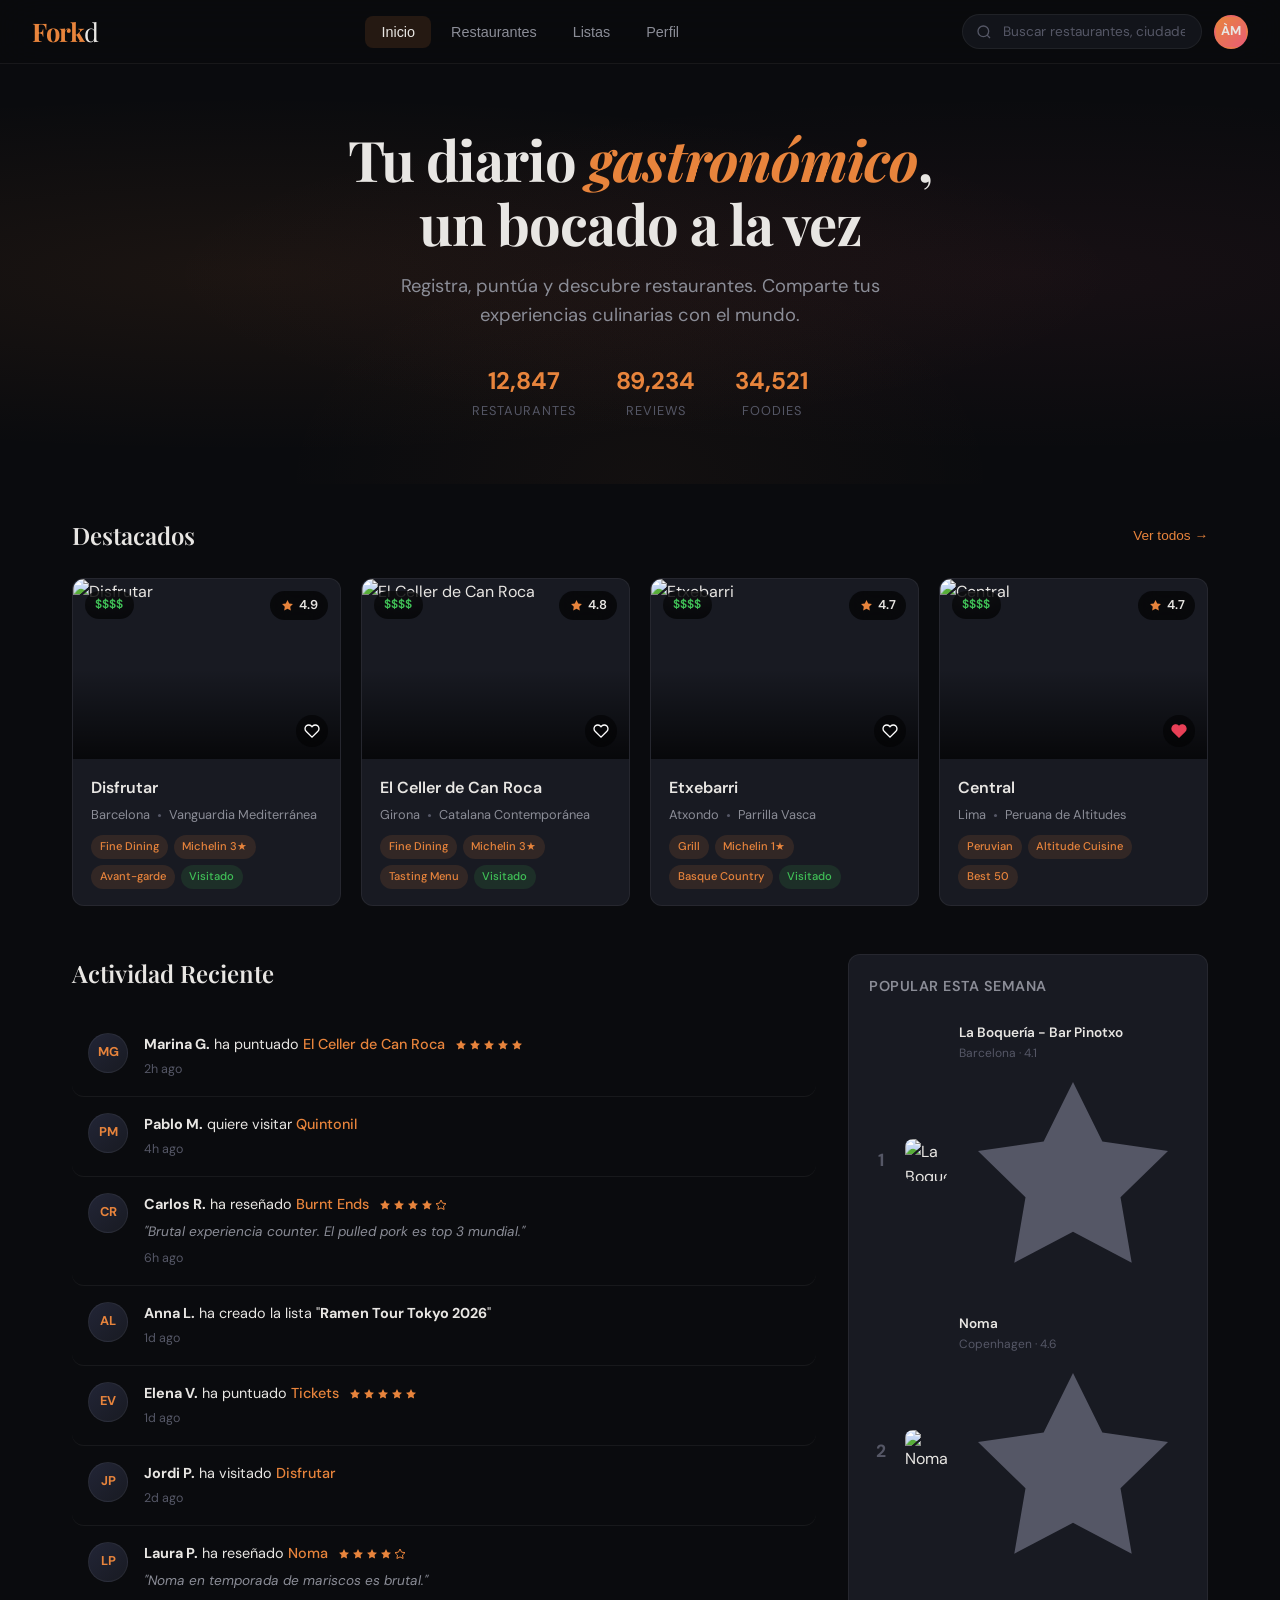
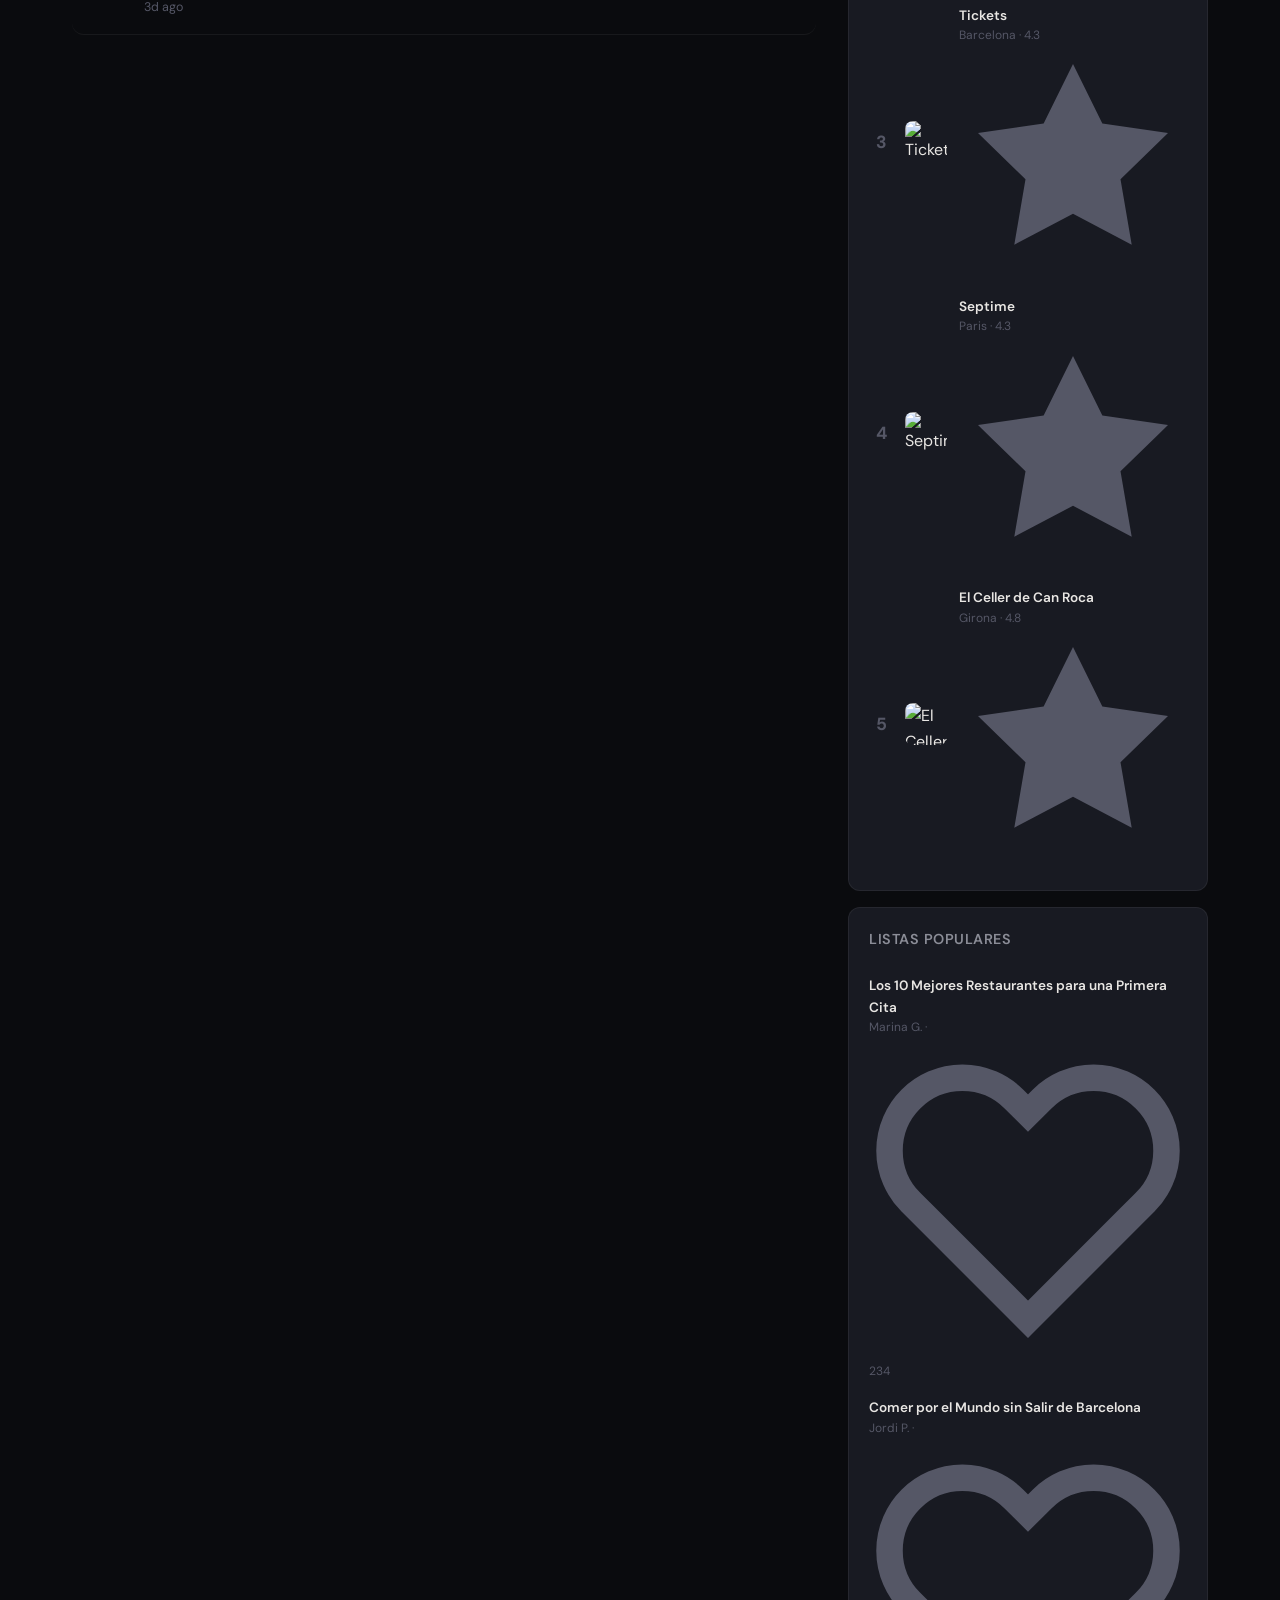
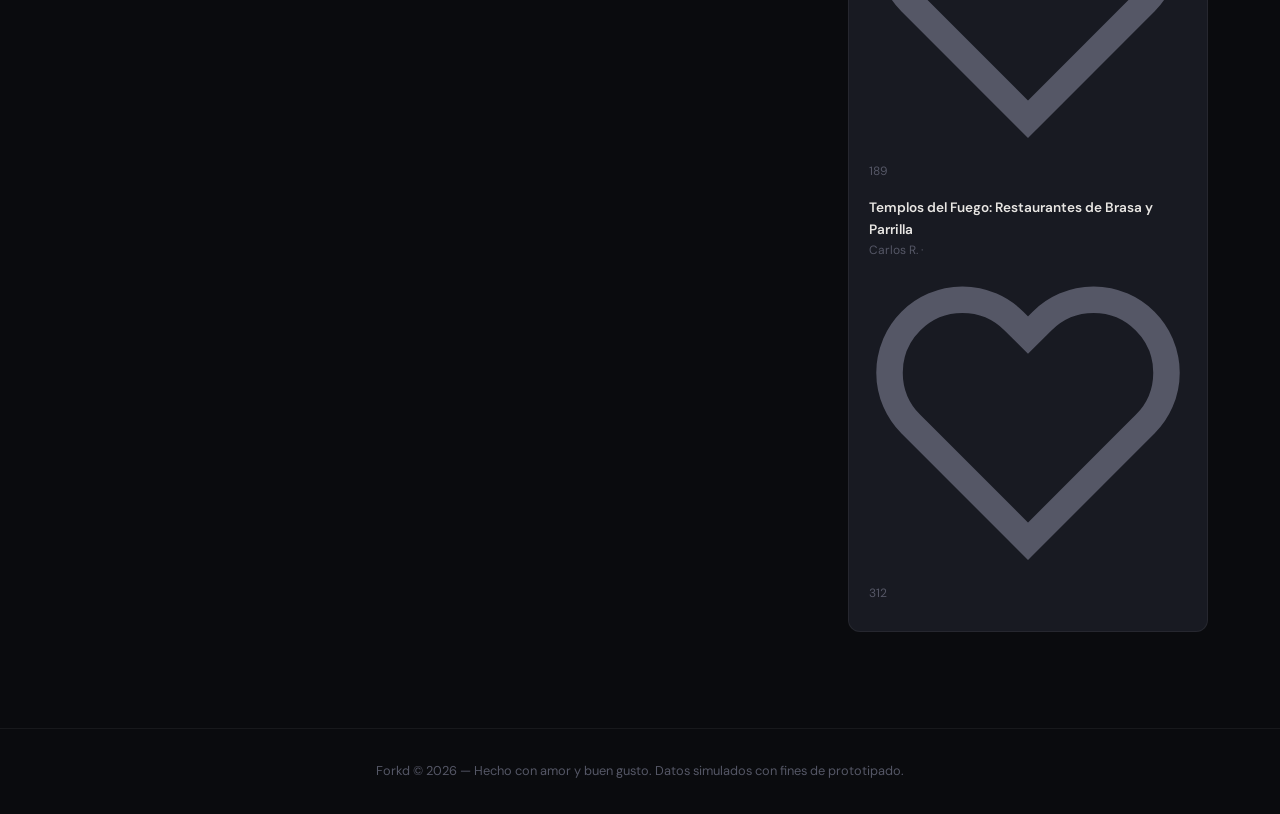
==== index.html @ 36dde88e "Add files via upload" ====
<!DOCTYPE html>
<html lang="es">
<head>
  <meta charset="UTF-8" />
  <meta name="viewport" content="width=device-width, initial-scale=1.0" />
  <title>Forkd — Tu diario gastronómico</title>
  <link rel="stylesheet" href="styles.css" />
  <link rel="icon" href="data:image/svg+xml,<svg xmlns='http://www.w3.org/2000/svg' viewBox='0 0 100 100'><text y='.9em' font-size='90'>🍴</text></svg>" />
</head>
<body>

  <!-- Navigation -->
  <nav class="navbar">
    <div class="nav-logo" onclick="navigateTo('home')">Fork<span>d</span></div>
    <div class="nav-links">
      <button class="nav-link active" data-page="home" onclick="navigateTo('home')">Inicio</button>
      <button class="nav-link" data-page="restaurants" onclick="navigateTo('restaurants')">Restaurantes</button>
      <button class="nav-link" data-page="lists" onclick="navigateTo('lists')">Listas</button>
      <button class="nav-link" data-page="profile" onclick="navigateTo('profile')">Perfil</button>
    </div>
    <div class="nav-search">
      <div class="search-box">
        <svg viewBox="0 0 24 24" fill="none" stroke="currentColor" stroke-width="2"><circle cx="11" cy="11" r="8"/><path d="m21 21-4.35-4.35"/></svg>
        <input type="text" placeholder="Buscar restaurantes, ciudades..." oninput="handleSearch(event)" />
      </div>
      <div class="nav-avatar" onclick="navigateTo('profile')">ÀM</div>
    </div>
  </nav>

  <!-- Main Content -->
  <main class="main">
    <div id="page-content"></div>
  </main>

  <!-- Modal -->
  <div id="modal-overlay" class="modal-overlay"></div>

  <!-- Footer -->
  <footer class="footer">
    <p>Forkd &copy; 2026 — Hecho con amor y buen gusto. Datos simulados con fines de prototipado.</p>
  </footer>

  <script src="data.js"></script>
  <script src="app.js"></script>
</body>
</html>
---- styles.css ----
@import url('https://fonts.googleapis.com/css2?family=DM+Sans:ital,wght@0,300;0,400;0,500;0,600;0,700;1,400&family=Playfair+Display:ital,wght@0,400;0,600;0,700;1,400&display=swap');

:root {
  --bg-primary: #0a0b0e;
  --bg-secondary: #12141a;
  --bg-card: #181a22;
  --bg-card-hover: #1e2130;
  --bg-elevated: #222536;
  --accent: #e8843c;
  --accent-hover: #f09550;
  --accent-soft: rgba(232, 132, 60, 0.12);
  --accent-glow: rgba(232, 132, 60, 0.25);
  --green: #40c057;
  --green-soft: rgba(64, 192, 87, 0.12);
  --red: #e84057;
  --yellow: #fcc419;
  --text-primary: #e8e6e3;
  --text-secondary: #8b8d97;
  --text-muted: #555766;
  --border: rgba(255, 255, 255, 0.06);
  --border-hover: rgba(255, 255, 255, 0.12);
  --radius: 12px;
  --radius-sm: 8px;
  --radius-lg: 16px;
  --shadow: 0 4px 24px rgba(0, 0, 0, 0.3);
  --shadow-lg: 0 8px 40px rgba(0, 0, 0, 0.4);
  --transition: 0.2s ease;
}

* {
  margin: 0;
  padding: 0;
  box-sizing: border-box;
}

html {
  scroll-behavior: smooth;
}

body {
  font-family: 'DM Sans', -apple-system, BlinkMacSystemFont, sans-serif;
  background: var(--bg-primary);
  color: var(--text-primary);
  line-height: 1.6;
  overflow-x: hidden;
}

/* ─── Scrollbar ─── */
::-webkit-scrollbar { width: 6px; }
::-webkit-scrollbar-track { background: transparent; }
::-webkit-scrollbar-thumb { background: var(--text-muted); border-radius: 3px; }
::-webkit-scrollbar-thumb:hover { background: var(--text-secondary); }

/* ─── Navigation ─── */
.navbar {
  position: fixed;
  top: 0;
  left: 0;
  right: 0;
  z-index: 1000;
  background: rgba(10, 11, 14, 0.85);
  backdrop-filter: blur(20px);
  border-bottom: 1px solid var(--border);
  padding: 0 2rem;
  height: 64px;
  display: flex;
  align-items: center;
  justify-content: space-between;
}

.nav-logo {
  font-family: 'Playfair Display', serif;
  font-size: 1.6rem;
  font-weight: 700;
  color: var(--accent);
  cursor: pointer;
  letter-spacing: -0.5px;
  transition: var(--transition);
}

.nav-logo:hover { opacity: 0.85; }

.nav-logo span {
  color: var(--text-primary);
  font-weight: 400;
}

.nav-links {
  display: flex;
  gap: 0.25rem;
  align-items: center;
}

.nav-link {
  padding: 0.5rem 1rem;
  border-radius: var(--radius-sm);
  color: var(--text-secondary);
  font-size: 0.9rem;
  font-weight: 500;
  cursor: pointer;
  transition: var(--transition);
  border: none;
  background: none;
}

.nav-link:hover {
  color: var(--text-primary);
  background: rgba(255, 255, 255, 0.05);
}

.nav-link.active {
  color: var(--text-primary);
  background: var(--accent-soft);
}

.nav-search {
  display: flex;
  align-items: center;
  gap: 0.75rem;
}

.search-box {
  position: relative;
}

.search-box input {
  background: var(--bg-secondary);
  border: 1px solid var(--border);
  border-radius: 100px;
  padding: 0.5rem 1rem 0.5rem 2.5rem;
  color: var(--text-primary);
  font-size: 0.85rem;
  width: 240px;
  outline: none;
  transition: var(--transition);
  font-family: inherit;
}

.search-box input::placeholder { color: var(--text-muted); }
.search-box input:focus {
  border-color: var(--accent);
  box-shadow: 0 0 0 3px var(--accent-soft);
  width: 300px;
}

.search-box svg {
  position: absolute;
  left: 0.85rem;
  top: 50%;
  transform: translateY(-50%);
  color: var(--text-muted);
  width: 16px;
  height: 16px;
}

.nav-avatar {
  width: 34px;
  height: 34px;
  border-radius: 50%;
  background: linear-gradient(135deg, var(--accent), #e85d75);
  display: flex;
  align-items: center;
  justify-content: center;
  font-size: 0.8rem;
  font-weight: 700;
  cursor: pointer;
  transition: var(--transition);
  border: 2px solid transparent;
}

.nav-avatar:hover { border-color: var(--accent); }

/* ─── Main Layout ─── */
.main {
  padding-top: 64px;
  min-height: 100vh;
}

.container {
  max-width: 1200px;
  margin: 0 auto;
  padding: 2rem;
}

/* ─── Hero Section ─── */
.hero {
  position: relative;
  height: 420px;
  display: flex;
  align-items: center;
  justify-content: center;
  text-align: center;
  overflow: hidden;
  margin-bottom: 0;
}

.hero-bg {
  position: absolute;
  inset: 0;
  background:
    radial-gradient(ellipse at 20% 50%, rgba(232, 132, 60, 0.08) 0%, transparent 60%),
    radial-gradient(ellipse at 80% 50%, rgba(232, 93, 117, 0.06) 0%, transparent 60%),
    radial-gradient(ellipse at 50% 100%, rgba(232, 132, 60, 0.04) 0%, transparent 40%);
}

.hero-content {
  position: relative;
  z-index: 1;
}

.hero h1 {
  font-family: 'Playfair Display', serif;
  font-size: 3.5rem;
  font-weight: 700;
  line-height: 1.15;
  margin-bottom: 1rem;
  letter-spacing: -1px;
}

.hero h1 em {
  color: var(--accent);
  font-style: italic;
}

.hero p {
  font-size: 1.15rem;
  color: var(--text-secondary);
  max-width: 520px;
  margin: 0 auto 2rem;
}

.hero-stats {
  display: flex;
  gap: 2.5rem;
  justify-content: center;
}

.hero-stat {
  text-align: center;
}

.hero-stat-number {
  font-size: 1.5rem;
  font-weight: 700;
  color: var(--accent);
}

.hero-stat-label {
  font-size: 0.8rem;
  color: var(--text-muted);
  text-transform: uppercase;
  letter-spacing: 1px;
}

/* ─── Section Headers ─── */
.section-header {
  display: flex;
  align-items: center;
  justify-content: space-between;
  margin-bottom: 1.5rem;
}

.section-title {
  font-family: 'Playfair Display', serif;
  font-size: 1.5rem;
  font-weight: 600;
}

.section-link {
  color: var(--accent);
  font-size: 0.85rem;
  font-weight: 500;
  cursor: pointer;
  transition: var(--transition);
  border: none;
  background: none;
}

.section-link:hover { color: var(--accent-hover); }

/* ─── Restaurant Grid ─── */
.restaurant-grid {
  display: grid;
  grid-template-columns: repeat(auto-fill, minmax(260px, 1fr));
  gap: 1.25rem;
  margin-bottom: 3rem;
}

.restaurant-card {
  background: var(--bg-card);
  border-radius: var(--radius);
  overflow: hidden;
  cursor: pointer;
  transition: all 0.3s ease;
  border: 1px solid var(--border);
  position: relative;
}

.restaurant-card:hover {
  transform: translateY(-4px);
  border-color: var(--border-hover);
  box-shadow: var(--shadow-lg);
}

.restaurant-card:hover .card-image img {
  transform: scale(1.05);
}

.card-image {
  position: relative;
  height: 180px;
  overflow: hidden;
}

.card-image img {
  width: 100%;
  height: 100%;
  object-fit: cover;
  transition: transform 0.5s ease;
}

.card-image-overlay {
  position: absolute;
  inset: 0;
  background: linear-gradient(to top, rgba(0,0,0,0.7) 0%, transparent 50%);
}

.card-rating-badge {
  position: absolute;
  top: 0.75rem;
  right: 0.75rem;
  background: rgba(0, 0, 0, 0.65);
  backdrop-filter: blur(10px);
  border-radius: 100px;
  padding: 0.25rem 0.65rem;
  display: flex;
  align-items: center;
  gap: 0.3rem;
  font-size: 0.8rem;
  font-weight: 600;
}

.card-rating-badge svg {
  width: 13px;
  height: 13px;
  color: var(--accent);
}

.card-price-badge {
  position: absolute;
  top: 0.75rem;
  left: 0.75rem;
  background: rgba(0, 0, 0, 0.65);
  backdrop-filter: blur(10px);
  border-radius: 100px;
  padding: 0.25rem 0.65rem;
  font-size: 0.75rem;
  color: var(--green);
  font-weight: 600;
}

.card-body {
  padding: 1rem 1.15rem;
}

.card-name {
  font-weight: 600;
  font-size: 1rem;
  margin-bottom: 0.25rem;
  white-space: nowrap;
  overflow: hidden;
  text-overflow: ellipsis;
}

.card-meta {
  display: flex;
  align-items: center;
  gap: 0.5rem;
  color: var(--text-secondary);
  font-size: 0.8rem;
  margin-bottom: 0.6rem;
}

.card-meta-dot {
  width: 3px;
  height: 3px;
  border-radius: 50%;
  background: var(--text-muted);
}

.card-tags {
  display: flex;
  gap: 0.35rem;
  flex-wrap: wrap;
}

.tag {
  background: var(--accent-soft);
  color: var(--accent);
  font-size: 0.7rem;
  padding: 0.2rem 0.55rem;
  border-radius: 100px;
  font-weight: 500;
  white-space: nowrap;
}

.tag.green { background: var(--green-soft); color: var(--green); }

/* ─── Restaurant Detail Modal ─── */
.modal-overlay {
  position: fixed;
  inset: 0;
  background: rgba(0, 0, 0, 0.75);
  backdrop-filter: blur(4px);
  z-index: 2000;
  display: flex;
  align-items: center;
  justify-content: center;
  opacity: 0;
  visibility: hidden;
  transition: all 0.3s ease;
}

.modal-overlay.active {
  opacity: 1;
  visibility: visible;
}

.modal {
  background: var(--bg-secondary);
  border-radius: var(--radius-lg);
  width: 90%;
  max-width: 820px;
  max-height: 85vh;
  overflow-y: auto;
  position: relative;
  transform: translateY(20px) scale(0.97);
  transition: all 0.3s ease;
  border: 1px solid var(--border);
}

.modal-overlay.active .modal {
  transform: translateY(0) scale(1);
}

.modal-close {
  position: absolute;
  top: 1rem;
  right: 1rem;
  z-index: 10;
  width: 36px;
  height: 36px;
  border-radius: 50%;
  background: rgba(0, 0, 0, 0.5);
  backdrop-filter: blur(10px);
  border: none;
  color: white;
  cursor: pointer;
  display: flex;
  align-items: center;
  justify-content: center;
  transition: var(--transition);
  font-size: 1.2rem;
}

.modal-close:hover { background: rgba(0, 0, 0, 0.7); }

.modal-hero {
  position: relative;
  height: 280px;
}

.modal-hero img {
  width: 100%;
  height: 100%;
  object-fit: cover;
}

.modal-hero-overlay {
  position: absolute;
  inset: 0;
  background: linear-gradient(to top, var(--bg-secondary) 0%, rgba(18, 20, 26, 0.4) 40%, transparent 100%);
}

.modal-hero-content {
  position: absolute;
  bottom: 1.5rem;
  left: 2rem;
  right: 2rem;
}

.modal-hero-content h2 {
  font-family: 'Playfair Display', serif;
  font-size: 2rem;
  font-weight: 700;
  margin-bottom: 0.35rem;
}

.modal-hero-meta {
  display: flex;
  align-items: center;
  gap: 0.75rem;
  color: var(--text-secondary);
  font-size: 0.9rem;
}

.modal-body {
  padding: 1.5rem 2rem 2rem;
}

.modal-info-grid {
  display: grid;
  grid-template-columns: repeat(4, 1fr);
  gap: 1rem;
  margin-bottom: 1.75rem;
}

.modal-info-item {
  background: var(--bg-card);
  border-radius: var(--radius-sm);
  padding: 1rem;
  text-align: center;
  border: 1px solid var(--border);
}

.modal-info-value {
  font-size: 1.25rem;
  font-weight: 700;
  color: var(--accent);
}

.modal-info-label {
  font-size: 0.75rem;
  color: var(--text-muted);
  text-transform: uppercase;
  letter-spacing: 0.5px;
  margin-top: 0.15rem;
}

.modal-description {
  color: var(--text-secondary);
  font-size: 0.95rem;
  line-height: 1.7;
  margin-bottom: 1.5rem;
}

.modal-tags {
  display: flex;
  flex-wrap: wrap;
  gap: 0.5rem;
  margin-bottom: 2rem;
}

.modal-tags .tag {
  font-size: 0.8rem;
  padding: 0.35rem 0.75rem;
}

.modal-actions {
  display: flex;
  gap: 0.75rem;
  margin-bottom: 2rem;
}

.btn {
  padding: 0.65rem 1.5rem;
  border-radius: 100px;
  font-size: 0.85rem;
  font-weight: 600;
  cursor: pointer;
  transition: var(--transition);
  border: none;
  font-family: inherit;
  display: flex;
  align-items: center;
  gap: 0.5rem;
}

.btn svg { width: 16px; height: 16px; }

.btn-primary {
  background: var(--accent);
  color: white;
}
.btn-primary:hover { background: var(--accent-hover); }

.btn-secondary {
  background: var(--bg-card);
  color: var(--text-primary);
  border: 1px solid var(--border);
}
.btn-secondary:hover {
  background: var(--bg-card-hover);
  border-color: var(--border-hover);
}

.btn-visited {
  background: var(--green-soft);
  color: var(--green);
  border: 1px solid rgba(64, 192, 87, 0.2);
}

.modal-reviews-header {
  font-family: 'Playfair Display', serif;
  font-size: 1.15rem;
  margin-bottom: 1rem;
}

.review-item {
  background: var(--bg-card);
  border-radius: var(--radius);
  padding: 1.15rem;
  margin-bottom: 0.75rem;
  border: 1px solid var(--border);
}

.review-header {
  display: flex;
  align-items: center;
  justify-content: space-between;
  margin-bottom: 0.5rem;
}

.review-user {
  display: flex;
  align-items: center;
  gap: 0.6rem;
}

.review-avatar {
  width: 30px;
  height: 30px;
  border-radius: 50%;
  background: linear-gradient(135deg, var(--accent-soft), rgba(232, 93, 117, 0.2));
  display: flex;
  align-items: center;
  justify-content: center;
  font-size: 0.7rem;
  font-weight: 700;
  color: var(--accent);
}

.review-name {
  font-weight: 600;
  font-size: 0.9rem;
}

.review-date {
  color: var(--text-muted);
  font-size: 0.8rem;
}

.review-stars {
  display: flex;
  gap: 2px;
}

.review-stars svg {
  width: 14px;
  height: 14px;
  color: var(--accent);
}

.review-stars svg.empty {
  color: var(--text-muted);
  opacity: 0.3;
}

.review-text {
  color: var(--text-secondary);
  font-size: 0.88rem;
  line-height: 1.6;
}

/* ─── Activity Feed ─── */
.feed-section {
  display: grid;
  grid-template-columns: 1fr 360px;
  gap: 2rem;
  margin-bottom: 3rem;
}

.feed-item {
  display: flex;
  gap: 1rem;
  padding: 1rem;
  border-radius: var(--radius);
  transition: var(--transition);
  border-bottom: 1px solid var(--border);
}

.feed-item:hover { background: rgba(255, 255, 255, 0.02); }

.feed-avatar {
  width: 40px;
  height: 40px;
  border-radius: 50%;
  background: linear-gradient(135deg, var(--bg-elevated), var(--bg-card));
  display: flex;
  align-items: center;
  justify-content: center;
  font-size: 0.8rem;
  font-weight: 700;
  color: var(--accent);
  flex-shrink: 0;
  border: 1px solid var(--border);
}

.feed-content { flex: 1; }

.feed-action {
  font-size: 0.9rem;
  margin-bottom: 0.25rem;
}

.feed-action strong { color: var(--text-primary); }
.feed-action .feed-restaurant {
  color: var(--accent);
  cursor: pointer;
  font-weight: 500;
}
.feed-action .feed-restaurant:hover { text-decoration: underline; }

.feed-text {
  color: var(--text-secondary);
  font-size: 0.85rem;
  font-style: italic;
  margin: 0.35rem 0;
}

.feed-time {
  color: var(--text-muted);
  font-size: 0.78rem;
}

.feed-rating {
  display: inline-flex;
  gap: 2px;
  margin-left: 0.35rem;
  vertical-align: middle;
}

.feed-rating svg {
  width: 12px;
  height: 12px;
  color: var(--accent);
}

/* ─── Sidebar ─── */
.sidebar-card {
  background: var(--bg-card);
  border-radius: var(--radius);
  padding: 1.25rem;
  margin-bottom: 1rem;
  border: 1px solid var(--border);
}

.sidebar-card h3 {
  font-size: 0.9rem;
  font-weight: 600;
  margin-bottom: 1rem;
  color: var(--text-secondary);
  text-transform: uppercase;
  letter-spacing: 0.5px;
}

.popular-item {
  display: flex;
  align-items: center;
  gap: 0.75rem;
  padding: 0.5rem 0;
  cursor: pointer;
  transition: var(--transition);
}

.popular-item:hover .popular-name { color: var(--accent); }

.popular-rank {
  font-size: 1.1rem;
  font-weight: 700;
  color: var(--text-muted);
  width: 24px;
  text-align: center;
}

.popular-thumb {
  width: 42px;
  height: 42px;
  border-radius: var(--radius-sm);
  overflow: hidden;
  flex-shrink: 0;
}

.popular-thumb img {
  width: 100%;
  height: 100%;
  object-fit: cover;
}

.popular-info { flex: 1; }

.popular-name {
  font-size: 0.85rem;
  font-weight: 600;
  transition: var(--transition);
}

.popular-meta {
  font-size: 0.75rem;
  color: var(--text-muted);
}

/* ─── Lists Section ─── */
.lists-grid {
  display: grid;
  grid-template-columns: repeat(auto-fill, minmax(340px, 1fr));
  gap: 1.25rem;
  margin-bottom: 3rem;
}

.list-card {
  background: var(--bg-card);
  border-radius: var(--radius);
  overflow: hidden;
  cursor: pointer;
  transition: all 0.3s ease;
  border: 1px solid var(--border);
}

.list-card:hover {
  transform: translateY(-3px);
  border-color: var(--border-hover);
  box-shadow: var(--shadow);
}

.list-posters {
  display: flex;
  height: 100px;
}

.list-posters img {
  flex: 1;
  object-fit: cover;
  border-right: 1px solid var(--bg-card);
}

.list-posters img:last-child { border-right: none; }

.list-body {
  padding: 1rem 1.15rem;
}

.list-title {
  font-weight: 600;
  font-size: 0.95rem;
  margin-bottom: 0.25rem;
}

.list-meta {
  display: flex;
  align-items: center;
  gap: 0.75rem;
  color: var(--text-muted);
  font-size: 0.8rem;
}

.list-likes {
  display: flex;
  align-items: center;
  gap: 0.3rem;
}

.list-likes svg {
  width: 13px;
  height: 13px;
  color: var(--red);
}

/* ─── Profile Section ─── */
.profile-header {
  display: flex;
  align-items: center;
  gap: 2rem;
  margin-bottom: 2.5rem;
  padding: 2rem;
  background: var(--bg-card);
  border-radius: var(--radius-lg);
  border: 1px solid var(--border);
}

.profile-avatar-lg {
  width: 90px;
  height: 90px;
  border-radius: 50%;
  background: linear-gradient(135deg, var(--accent), #e85d75);
  display: flex;
  align-items: center;
  justify-content: center;
  font-size: 2rem;
  font-weight: 700;
  flex-shrink: 0;
}

.profile-info { flex: 1; }

.profile-name {
  font-family: 'Playfair Display', serif;
  font-size: 1.75rem;
  font-weight: 700;
}

.profile-username {
  color: var(--accent);
  font-size: 0.9rem;
  margin-bottom: 0.35rem;
}

.profile-bio {
  color: var(--text-secondary);
  font-size: 0.9rem;
}

.profile-stats {
  display: flex;
  gap: 1.75rem;
}

.profile-stat {
  text-align: center;
}

.profile-stat-number {
  font-size: 1.35rem;
  font-weight: 700;
}

.profile-stat-label {
  font-size: 0.75rem;
  color: var(--text-muted);
  text-transform: uppercase;
  letter-spacing: 0.5px;
}

/* ─── Diary ─── */
.diary-grid {
  display: grid;
  grid-template-columns: repeat(auto-fill, minmax(200px, 1fr));
  gap: 1rem;
}

.diary-item {
  position: relative;
  border-radius: var(--radius);
  overflow: hidden;
  cursor: pointer;
  aspect-ratio: 3/2;
}

.diary-item img {
  width: 100%;
  height: 100%;
  object-fit: cover;
  transition: transform 0.4s ease;
}

.diary-item:hover img { transform: scale(1.08); }

.diary-overlay {
  position: absolute;
  inset: 0;
  background: linear-gradient(to top, rgba(0,0,0,0.85) 0%, transparent 60%);
  display: flex;
  flex-direction: column;
  justify-content: flex-end;
  padding: 0.85rem;
}

.diary-name {
  font-weight: 600;
  font-size: 0.85rem;
  white-space: nowrap;
  overflow: hidden;
  text-overflow: ellipsis;
}

.diary-rating {
  display: flex;
  gap: 2px;
  margin-top: 0.15rem;
}

.diary-rating svg {
  width: 12px;
  height: 12px;
  color: var(--accent);
}

/* ─── Filters ─── */
.filters-bar {
  display: flex;
  gap: 0.5rem;
  margin-bottom: 1.5rem;
  flex-wrap: wrap;
}

.filter-chip {
  padding: 0.4rem 1rem;
  border-radius: 100px;
  border: 1px solid var(--border);
  background: transparent;
  color: var(--text-secondary);
  font-size: 0.82rem;
  font-weight: 500;
  cursor: pointer;
  transition: var(--transition);
  font-family: inherit;
}

.filter-chip:hover {
  border-color: var(--accent);
  color: var(--accent);
}

.filter-chip.active {
  background: var(--accent);
  color: white;
  border-color: var(--accent);
}

/* ─── Rate Widget ─── */
.rate-widget {
  display: flex;
  align-items: center;
  gap: 0.5rem;
}

.rate-star {
  cursor: pointer;
  transition: var(--transition);
  color: var(--text-muted);
  opacity: 0.3;
}

.rate-star:hover,
.rate-star.active {
  color: var(--accent);
  opacity: 1;
  transform: scale(1.15);
}

/* ─── Wishlist Heart ─── */
.wishlist-btn {
  position: absolute;
  bottom: 0.75rem;
  right: 0.75rem;
  width: 32px;
  height: 32px;
  border-radius: 50%;
  background: rgba(0, 0, 0, 0.5);
  backdrop-filter: blur(10px);
  border: none;
  cursor: pointer;
  display: flex;
  align-items: center;
  justify-content: center;
  transition: var(--transition);
  z-index: 2;
}

.wishlist-btn svg {
  width: 16px;
  height: 16px;
  color: white;
  transition: var(--transition);
}

.wishlist-btn:hover svg { color: var(--red); }
.wishlist-btn.wishlisted svg {
  color: var(--red);
  fill: var(--red);
}

/* ─── Empty States ─── */
.empty-state {
  text-align: center;
  padding: 4rem 2rem;
  color: var(--text-muted);
}

.empty-state svg {
  width: 48px;
  height: 48px;
  margin-bottom: 1rem;
  opacity: 0.5;
}

.empty-state h3 {
  font-size: 1.1rem;
  margin-bottom: 0.5rem;
  color: var(--text-secondary);
}

/* ─── Page Transitions ─── */
.page {
  display: none;
  animation: fadeIn 0.3s ease;
}

.page.active { display: block; }

@keyframes fadeIn {
  from { opacity: 0; transform: translateY(8px); }
  to { opacity: 1; transform: translateY(0); }
}

/* ─── Footer ─── */
.footer {
  border-top: 1px solid var(--border);
  padding: 2rem;
  text-align: center;
  color: var(--text-muted);
  font-size: 0.8rem;
}

.footer a {
  color: var(--accent);
  text-decoration: none;
}

/* ─── Responsive ─── */
@media (max-width: 768px) {
  .navbar { padding: 0 1rem; }
  .search-box input { width: 160px; }
  .search-box input:focus { width: 180px; }
  .hero h1 { font-size: 2.2rem; }
  .feed-section { grid-template-columns: 1fr; }
  .modal-info-grid { grid-template-columns: repeat(2, 1fr); }
  .profile-header { flex-direction: column; text-align: center; }
  .profile-stats { justify-content: center; }
  .container { padding: 1.5rem 1rem; }
  .lists-grid { grid-template-columns: 1fr; }
  .nav-links { display: none; }
}
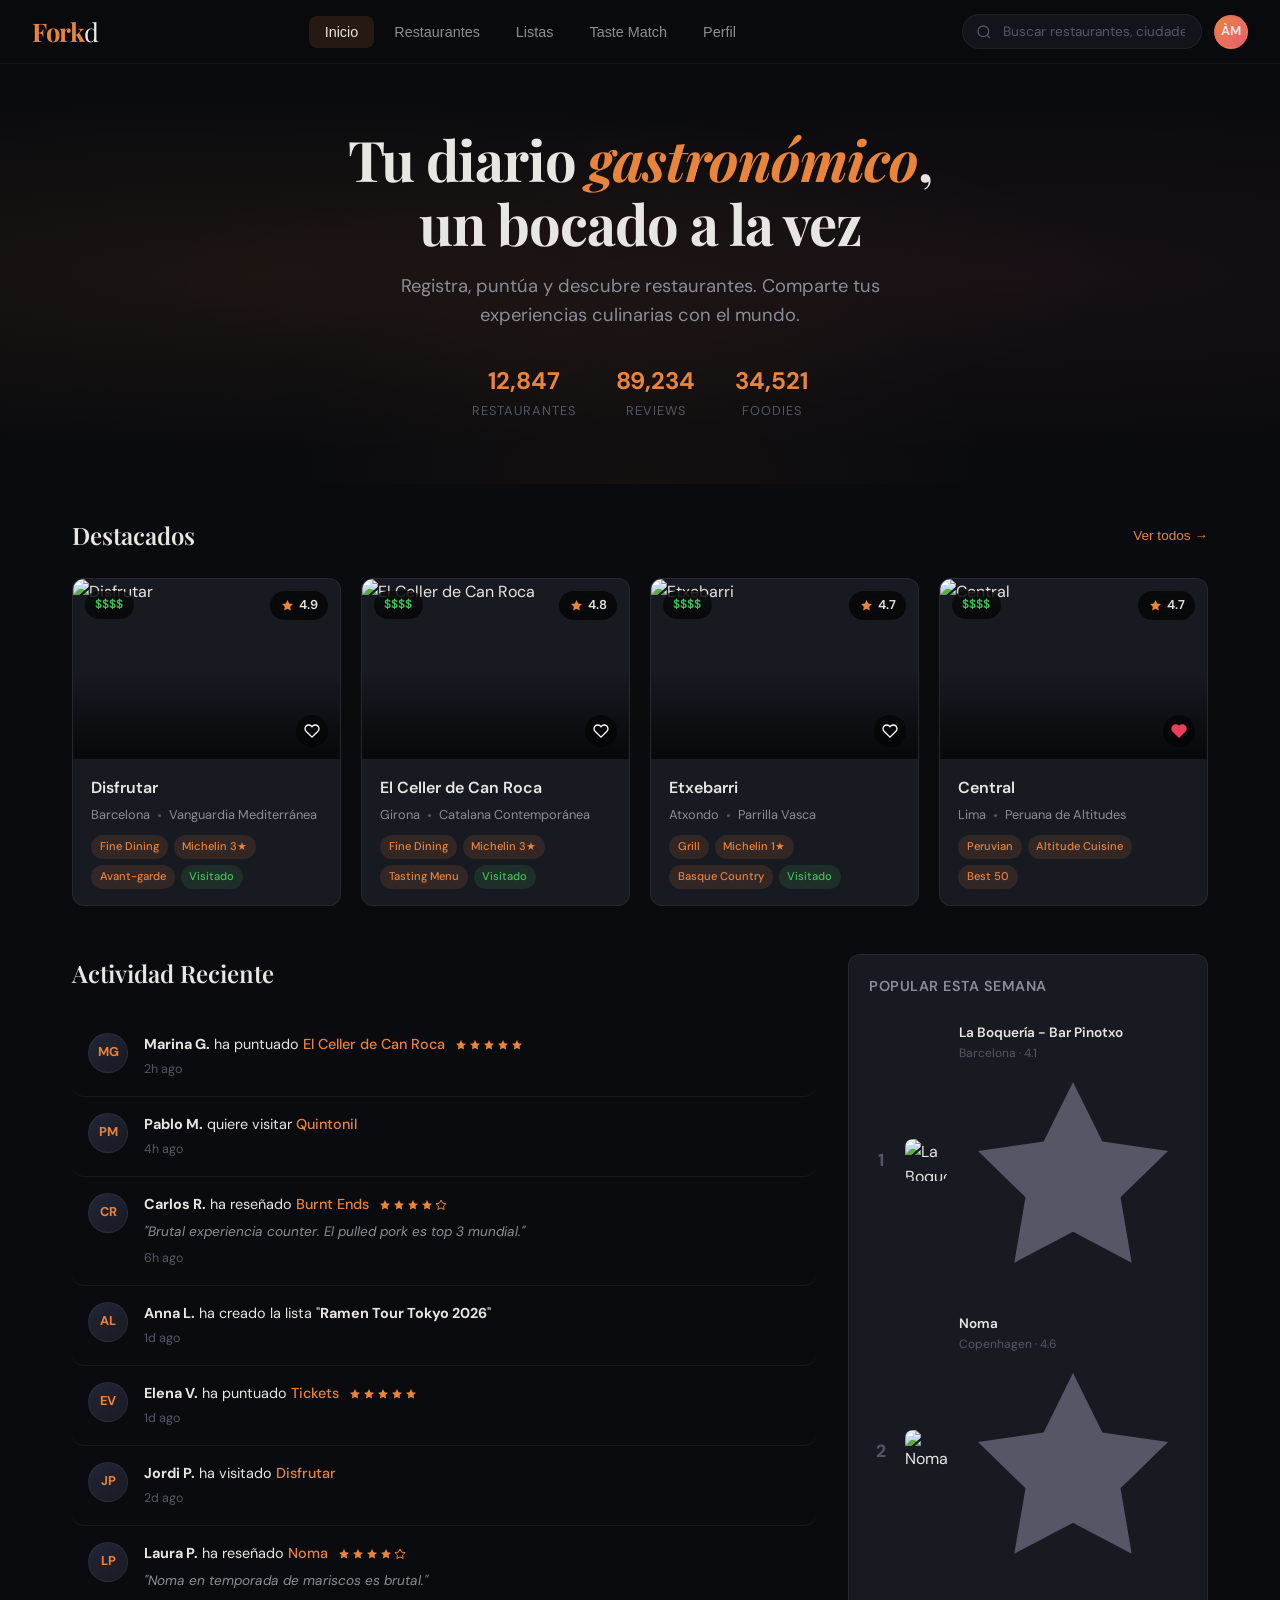
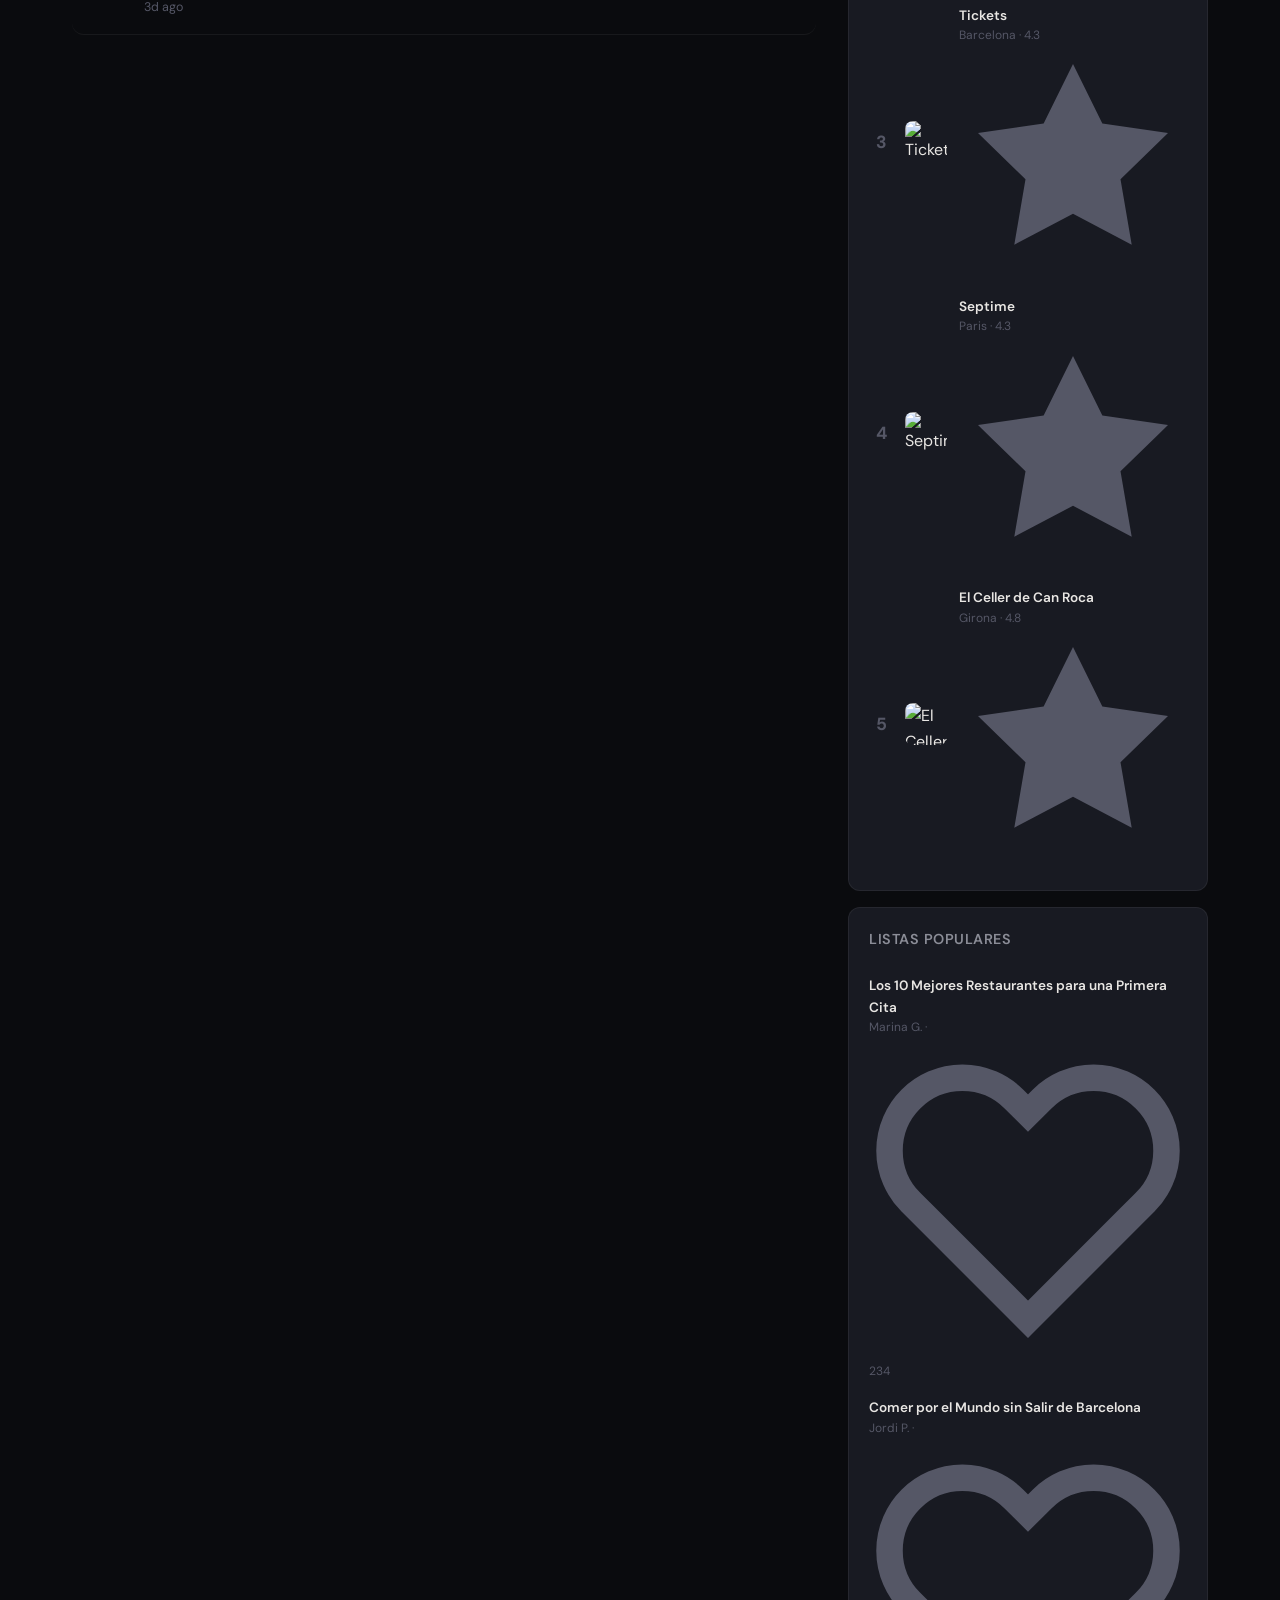
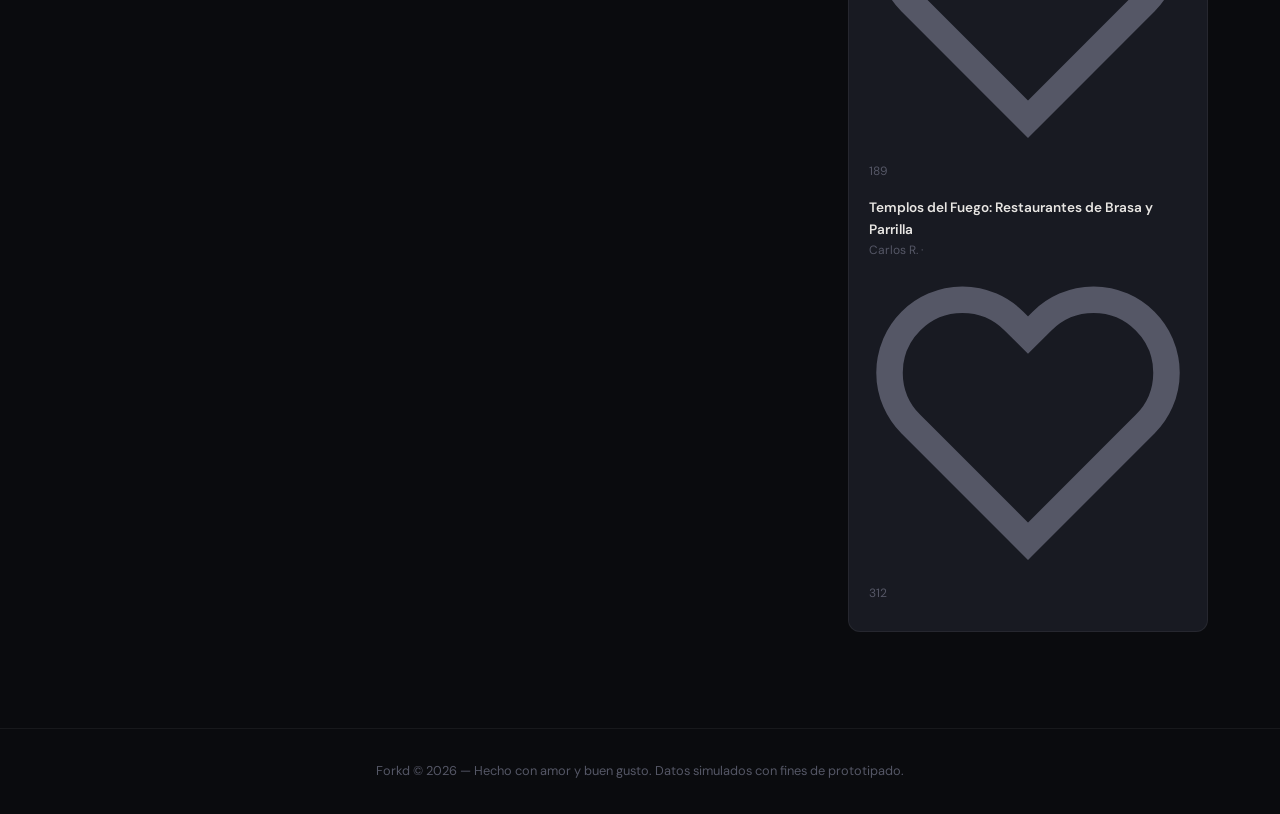
==== commit 7a1ce512: "Add Taste Match AI feature with simulated compatibility profiles New section showing taste compatibi" ====
--- a/index.html
+++ b/index.html
@@ -16,6 +16,7 @@
       <button class="nav-link active" data-page="home" onclick="navigateTo('home')">Inicio</button>
       <button class="nav-link" data-page="restaurants" onclick="navigateTo('restaurants')">Restaurantes</button>
       <button class="nav-link" data-page="lists" onclick="navigateTo('lists')">Listas</button>
+      <button class="nav-link" data-page="tastematch" onclick="navigateTo('tastematch')">Taste Match</button>
       <button class="nav-link" data-page="profile" onclick="navigateTo('profile')">Perfil</button>
     </div>
     <div class="nav-search">
--- a/styles.css
+++ b/styles.css
@@ -1080,6 +1080,282 @@
   fill: var(--red);
 }
 
+/* ─── Taste Match ─── */
+.tm-hero {
+  text-align: center;
+  padding: 3rem 2rem 2rem;
+  position: relative;
+}
+
+.tm-hero::before {
+  content: '';
+  position: absolute;
+  inset: 0;
+  background:
+    radial-gradient(ellipse at 30% 50%, rgba(232, 132, 60, 0.06) 0%, transparent 60%),
+    radial-gradient(ellipse at 70% 50%, rgba(177, 151, 252, 0.05) 0%, transparent 60%);
+  pointer-events: none;
+}
+
+.tm-hero h2 {
+  font-family: 'Playfair Display', serif;
+  font-size: 2.2rem;
+  margin-bottom: 0.5rem;
+  position: relative;
+}
+
+.tm-hero p {
+  color: var(--text-secondary);
+  font-size: 1rem;
+  max-width: 500px;
+  margin: 0 auto;
+  position: relative;
+}
+
+.tm-badge {
+  display: inline-flex;
+  align-items: center;
+  gap: 0.4rem;
+  background: linear-gradient(135deg, var(--accent-soft), rgba(177, 151, 252, 0.12));
+  border: 1px solid rgba(232, 132, 60, 0.2);
+  border-radius: 100px;
+  padding: 0.35rem 1rem;
+  font-size: 0.78rem;
+  font-weight: 600;
+  color: var(--accent);
+  margin-bottom: 1.25rem;
+  position: relative;
+}
+
+.tm-card {
+  background: var(--bg-card);
+  border: 1px solid var(--border);
+  border-radius: var(--radius-lg);
+  overflow: hidden;
+  margin-bottom: 1.25rem;
+  transition: all 0.3s ease;
+  cursor: pointer;
+}
+
+.tm-card:hover {
+  border-color: var(--border-hover);
+  box-shadow: var(--shadow);
+}
+
+.tm-card-header {
+  display: flex;
+  align-items: center;
+  gap: 1.25rem;
+  padding: 1.5rem 1.75rem;
+}
+
+.tm-avatar {
+  width: 52px;
+  height: 52px;
+  border-radius: 50%;
+  display: flex;
+  align-items: center;
+  justify-content: center;
+  font-size: 1rem;
+  font-weight: 700;
+  flex-shrink: 0;
+  position: relative;
+}
+
+.tm-avatar-ring {
+  position: absolute;
+  inset: -3px;
+  border-radius: 50%;
+  border: 2px solid transparent;
+  border-top-color: var(--accent);
+  border-right-color: var(--accent);
+}
+
+.tm-user-info { flex: 1; }
+
+.tm-user-name {
+  font-weight: 600;
+  font-size: 1.05rem;
+}
+
+.tm-user-handle {
+  color: var(--text-muted);
+  font-size: 0.82rem;
+}
+
+.tm-match-score {
+  text-align: center;
+  flex-shrink: 0;
+}
+
+.tm-match-circle {
+  width: 64px;
+  height: 64px;
+  border-radius: 50%;
+  display: flex;
+  align-items: center;
+  justify-content: center;
+  font-size: 1.3rem;
+  font-weight: 700;
+  position: relative;
+}
+
+.tm-match-circle svg {
+  position: absolute;
+  inset: 0;
+  width: 100%;
+  height: 100%;
+  transform: rotate(-90deg);
+}
+
+.tm-match-circle svg circle {
+  fill: none;
+  stroke-width: 3;
+  stroke-linecap: round;
+}
+
+.tm-match-label {
+  font-size: 0.7rem;
+  color: var(--text-muted);
+  text-transform: uppercase;
+  letter-spacing: 0.5px;
+  margin-top: 0.2rem;
+}
+
+.tm-card-body {
+  padding: 0 1.75rem 1.5rem;
+}
+
+.tm-traits {
+  display: flex;
+  gap: 0.4rem;
+  flex-wrap: wrap;
+  margin-bottom: 1rem;
+}
+
+.tm-trait {
+  background: var(--bg-elevated);
+  border-radius: 100px;
+  padding: 0.25rem 0.7rem;
+  font-size: 0.75rem;
+  color: var(--text-secondary);
+  border: 1px solid var(--border);
+}
+
+.tm-ai-insight {
+  background: linear-gradient(135deg, rgba(232, 132, 60, 0.05), rgba(177, 151, 252, 0.05));
+  border: 1px solid rgba(232, 132, 60, 0.12);
+  border-radius: var(--radius);
+  padding: 1rem 1.25rem;
+  margin-bottom: 1rem;
+  position: relative;
+}
+
+.tm-ai-label {
+  display: inline-flex;
+  align-items: center;
+  gap: 0.35rem;
+  font-size: 0.72rem;
+  font-weight: 600;
+  color: var(--accent);
+  text-transform: uppercase;
+  letter-spacing: 1px;
+  margin-bottom: 0.5rem;
+}
+
+.tm-ai-text {
+  color: var(--text-secondary);
+  font-size: 0.88rem;
+  line-height: 1.65;
+}
+
+.tm-recommendation {
+  background: var(--bg-elevated);
+  border-radius: var(--radius);
+  padding: 1rem 1.25rem;
+  display: flex;
+  align-items: center;
+  gap: 1rem;
+  border: 1px solid var(--border);
+}
+
+.tm-rec-thumb {
+  width: 56px;
+  height: 56px;
+  border-radius: var(--radius-sm);
+  overflow: hidden;
+  flex-shrink: 0;
+}
+
+.tm-rec-thumb img {
+  width: 100%;
+  height: 100%;
+  object-fit: cover;
+}
+
+.tm-rec-label {
+  font-size: 0.72rem;
+  color: var(--accent);
+  font-weight: 600;
+  text-transform: uppercase;
+  letter-spacing: 0.5px;
+}
+
+.tm-rec-name {
+  font-weight: 600;
+  font-size: 0.92rem;
+  margin: 0.1rem 0;
+}
+
+.tm-rec-reason {
+  color: var(--text-secondary);
+  font-size: 0.82rem;
+  line-height: 1.5;
+}
+
+.tm-common {
+  display: flex;
+  gap: 0.5rem;
+  margin-bottom: 1rem;
+}
+
+.tm-common-item {
+  display: flex;
+  align-items: center;
+  gap: 0.5rem;
+  background: var(--bg-elevated);
+  border-radius: var(--radius-sm);
+  padding: 0.4rem 0.75rem;
+  border: 1px solid var(--border);
+}
+
+.tm-common-thumb {
+  width: 28px;
+  height: 28px;
+  border-radius: 6px;
+  overflow: hidden;
+}
+
+.tm-common-thumb img {
+  width: 100%;
+  height: 100%;
+  object-fit: cover;
+}
+
+.tm-common-name {
+  font-size: 0.78rem;
+  font-weight: 500;
+}
+
+.tm-section-label {
+  font-size: 0.72rem;
+  text-transform: uppercase;
+  letter-spacing: 1.5px;
+  color: var(--text-muted);
+  font-weight: 600;
+  margin-bottom: 0.6rem;
+}
+
 /* ─── Empty States ─── */
 .empty-state {
   text-align: center;
